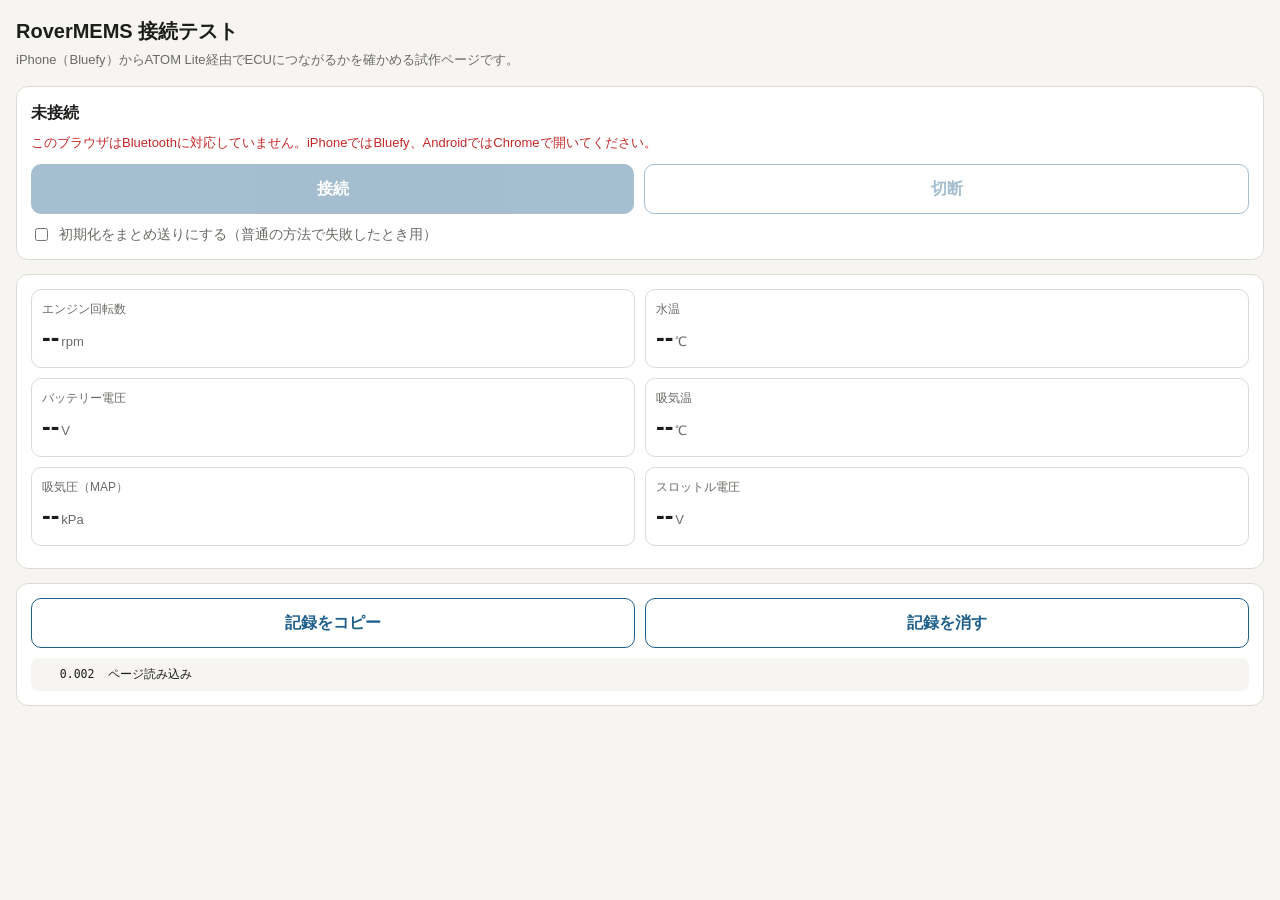
==== index.html @ 184778e5 "Add BLE connection test page for iPhone (Bluefy) Co-Authored-By: Claude Opus 5.5 <noreply@anthropic." ====
<!doctype html>
<html lang="ja">
<head>
<meta charset="utf-8">
<meta name="viewport" content="width=device-width, initial-scale=1">
<title>RoverMEMS 接続テスト</title>
<style>
  :root {
    --bg: #f6f5f2; --card: #ffffff; --text: #1d1d1b; --muted: #6b6a66;
    --line: #dddbd5; --accent: #1f5f8b; --ok: #2e7d32; --ng: #c62828; --warn: #b26a00;
  }
  @media (prefers-color-scheme: dark) {
    :root {
      --bg: #161615; --card: #22221f; --text: #ecebe6; --muted: #a09e97;
      --line: #3a3934; --accent: #6fb0e0; --ok: #7bc67e; --ng: #ef6b6b; --warn: #e0a54a;
    }
  }
  * { box-sizing: border-box; }
  body {
    margin: 0; padding: 16px; background: var(--bg); color: var(--text);
    font-family: -apple-system, "Hiragino Sans", "Noto Sans JP", sans-serif;
    font-size: 16px; line-height: 1.5;
  }
  h1 { font-size: 20px; margin: 0 0 4px; }
  .sub { color: var(--muted); font-size: 13px; margin: 0 0 16px; }
  .card {
    background: var(--card); border: 1px solid var(--line); border-radius: 12px;
    padding: 14px; margin-bottom: 14px;
  }
  button {
    font: inherit; font-weight: 600; border: 0; border-radius: 10px;
    padding: 12px 16px; background: var(--accent); color: #fff; width: 100%;
  }
  button.secondary { background: transparent; color: var(--accent); border: 1px solid var(--accent); }
  button:disabled { opacity: 0.4; }
  .row { display: flex; gap: 10px; }
  .row > * { flex: 1; }
  label.opt { display: flex; gap: 8px; align-items: center; font-size: 14px; margin-top: 10px; color: var(--muted); }
  #status { font-weight: 600; }
  .ok { color: var(--ok); } .ng { color: var(--ng); } .warn { color: var(--warn); }
  .grid { display: grid; grid-template-columns: 1fr 1fr; gap: 10px; }
  .val { border: 1px solid var(--line); border-radius: 10px; padding: 10px; }
  .val .k { font-size: 12px; color: var(--muted); }
  .val .v { font-size: 26px; font-weight: 700; font-variant-numeric: tabular-nums; }
  .val .u { font-size: 13px; color: var(--muted); margin-left: 2px; }
  #log {
    font-family: ui-monospace, Menlo, monospace; font-size: 11.5px; white-space: pre-wrap;
    word-break: break-all; max-height: 320px; overflow-y: auto; margin: 10px 0 0;
    background: var(--bg); border-radius: 8px; padding: 8px;
  }
  .stats { font-size: 13px; color: var(--muted); margin-top: 8px; }
</style>
</head>
<body>
<h1>RoverMEMS 接続テスト</h1>
<p class="sub">iPhone（Bluefy）からATOM Lite経由でECUにつながるかを確かめる試作ページです。</p>

<div class="card">
  <div id="status">未接続</div>
  <div id="support" class="stats"></div>
  <div class="row" style="margin-top:12px">
    <button id="btnConnect">接続</button>
    <button id="btnDisconnect" class="secondary" disabled>切断</button>
  </div>
  <label class="opt"><input type="checkbox" id="optBurst"> 初期化をまとめ送りにする（普通の方法で失敗したとき用）</label>
</div>

<div class="card">
  <div class="grid">
    <div class="val"><div class="k">エンジン回転数</div><span class="v" id="vRpm">--</span><span class="u">rpm</span></div>
    <div class="val"><div class="k">水温</div><span class="v" id="vCoolant">--</span><span class="u">℃</span></div>
    <div class="val"><div class="k">バッテリー電圧</div><span class="v" id="vBatt">--</span><span class="u">V</span></div>
    <div class="val"><div class="k">吸気温</div><span class="v" id="vIat">--</span><span class="u">℃</span></div>
    <div class="val"><div class="k">吸気圧（MAP）</div><span class="v" id="vMap">--</span><span class="u">kPa</span></div>
    <div class="val"><div class="k">スロットル電圧</div><span class="v" id="vTps">--</span><span class="u">V</span></div>
  </div>
  <div class="stats" id="stats"></div>
</div>

<div class="card">
  <div class="row">
    <button id="btnCopy" class="secondary">記録をコピー</button>
    <button id="btnClear" class="secondary">記録を消す</button>
  </div>
  <div id="log"></div>
</div>

<script>
'use strict';

// ATOM Lite ファームの Nordic UART Service（アプリの BleUartProfiles.NORDIC_UART と同じ）
const NUS_SERVICE = '6e400001-b5a3-f393-e0a9-e50e24dcca9e';
const NUS_TX = '6e400002-b5a3-f393-e0a9-e50e24dcca9e'; // スマホ → ECU
const NUS_RX = '6e400003-b5a3-f393-e0a9-e50e24dcca9e'; // ECU → スマホ（通知）

// MemsProtocol.kt / MemsCommand.kt と同じ値
const INIT_A = 0xCA, INIT_B = 0x75, HEARTBEAT = 0xF4, ID_REQUEST = 0xD0;
const REQ_80 = 0x80, REQ_7D = 0x7D;
const FRAME80_SIZE = 28, FRAME7D_SIZE = 32;
const ECHO_TIMEOUT_MS = 1500, FRAME_TIMEOUT_MS = 3000;
const TEMP_OFFSET_C = 55;
const KNOWN_IDS = { '9A 00 02 02': 'MEMS 1.3（1996 ミニ SPi）' };

const $ = (id) => document.getElementById(id);
const t0 = performance.now();
let device = null, txChar = null, rxChar = null;
let rxBuf = [];
let waiter = null;
let running = false;
let verbose = true; // 初期化中はすべての送受信を記録、データ取得が始まったら要約のみ

// ---------- 記録 ----------
const logLines = [];
function hex(bytes) {
  return Array.from(bytes, (b) => b.toString(16).toUpperCase().padStart(2, '0')).join(' ');
}
function ts() { return ((performance.now() - t0) / 1000).toFixed(3).padStart(8, ' '); }
function log(msg) {
  const line = `${ts()}  ${msg}`;
  logLines.push(line);
  if (logLines.length > 2000) logLines.shift();
  const el = $('log');
  el.textContent += line + '\n';
  if (el.textContent.length > 60000) el.textContent = el.textContent.slice(-40000);
  el.scrollTop = el.scrollHeight;
}
function setStatus(text, cls) {
  const el = $('status');
  el.textContent = text;
  el.className = cls || '';
}

// ---------- 受信バッファ ----------
function onNotify(event) {
  const dv = event.target.value;
  const bytes = new Uint8Array(dv.buffer, dv.byteOffset, dv.byteLength);
  for (const b of bytes) rxBuf.push(b);
  if (verbose) log(`← ${hex(bytes)}`);
  if (waiter && rxBuf.length >= waiter.n) {
    const w = waiter;
    waiter = null;
    clearTimeout(w.timer);
    w.resolve(rxBuf.splice(0, w.n));
  }
}
function readExactly(n, timeoutMs) {
  return new Promise((resolve) => {
    if (rxBuf.length >= n) { resolve(rxBuf.splice(0, n)); return; }
    const timer = setTimeout(() => { waiter = null; resolve(null); }, timeoutMs);
    waiter = { n, resolve, timer };
  });
}
function flushStale() {
  if (rxBuf.length) {
    log(`（読み捨て: ${hex(rxBuf)}）`);
    rxBuf = [];
  }
}

// ---------- 送信 ----------
async function write(bytes) {
  const data = new Uint8Array(bytes);
  if (verbose) log(`→ ${hex(data)}`);
  // ファームは応答なし書き込み(WRITE_NR)前提。古いブラウザ向けに通常書き込みへ退避
  if (txChar.writeValueWithoutResponse) await txChar.writeValueWithoutResponse(data);
  else await txChar.writeValue(data);
}
let lastSendAt = null;
const sendGaps = [];
async function sendCommand(cmd) {
  flushStale();
  const now = performance.now();
  if (verbose && lastSendAt !== null) sendGaps.push(Math.round(now - lastSendAt));
  lastSendAt = now;
  await write([cmd]);
  const echo = await readExactly(1, ECHO_TIMEOUT_MS);
  if (!echo) { log(`✗ ${hex([cmd])} のエコーが返らない`); return false; }
  if (echo[0] !== cmd) { log(`✗ ${hex([cmd])} のエコーが違う: ${hex(echo)}`); return false; }
  return true;
}

// ---------- 初期化（MemsProtocol.initLink と同じ手順） ----------
async function initLink(burst) {
  const start = performance.now();
  sendGaps.length = 0;
  lastSendAt = null;
  if (burst) {
    log('初期化: CA 75 F4 をまとめ送り');
    flushStale();
    await write([INIT_A, INIT_B, HEARTBEAT]);
    const echoes = await readExactly(3, ECHO_TIMEOUT_MS);
    if (!echoes || hex(echoes) !== 'CA 75 F4') {
      log(`✗ まとめ送りのエコーが違う: ${echoes ? hex(echoes) : 'なし'}`);
      return null;
    }
  } else {
    log('初期化: 1バイトずつ送信');
    if (!(await sendCommand(INIT_A))) return null;
    if (!(await sendCommand(INIT_B))) return null;
    if (!(await sendCommand(HEARTBEAT))) return null;
  }
  // F4 のエコーの後に1バイト来る（本来 00）。来なくても先へ進む（アプリと同じ）
  const follow = await readExactly(1, 1000);
  if (!follow) log('△ F4 の後の1バイトが来なかった（続行）');
  if (!(await sendCommand(ID_REQUEST))) return null;
  const id = await readExactly(4, FRAME_TIMEOUT_MS);
  if (!id) { log('✗ ECUの型番応答が来ない'); return null; }
  const ms = Math.round(performance.now() - start);
  log(`✓ 初期化成功 ${ms}ms　型番 ${hex(id)}`);
  if (sendGaps.length) log(`  コマンド送信の間隔: ${sendGaps.join(', ')} ms`);
  return hex(id);
}

// ---------- データ取得 ----------
function showFrame80(b) {
  $('vRpm').textContent = (b[1] << 8) | b[2];
  $('vCoolant').textContent = b[3] - TEMP_OFFSET_C;
  $('vIat').textContent = b[5] - TEMP_OFFSET_C;
  $('vMap').textContent = b[7];
  $('vBatt').textContent = (b[8] / 10).toFixed(1);
  $('vTps').textContent = (b[9] * 0.02).toFixed(2);
}
async function pollLoop() {
  let count = 0, fails = 0;
  let windowStart = performance.now();
  while (running) {
    const ok80 = await sendCommand(REQ_80);
    const f80 = ok80 ? await readExactly(FRAME80_SIZE, FRAME_TIMEOUT_MS) : null;
    const ok7d = f80 ? await sendCommand(REQ_7D) : false;
    const f7d = ok7d ? await readExactly(FRAME7D_SIZE, FRAME_TIMEOUT_MS) : null;
    if (!running) break;
    if (!f80 || !f7d) {
      fails++;
      log(`✗ データ取得失敗（連続${fails}回）`);
      if (fails >= 3) { setStatus('データが取れなくなりました', 'ng'); break; }
      continue;
    }
    fails = 0;
    count++;
    showFrame80(f80);
    if (count === 1) log(`✓ 最初のデータ 80: ${hex(f80)}`);
    if (count % 20 === 0) {
      const per = (performance.now() - windowStart) / 20;
      windowStart = performance.now();
      const text = `取得 ${count} 回　1回あたり ${Math.round(per)}ms（毎秒 ${(1000 / per).toFixed(1)} 回）`;
      $('stats').textContent = text;
      log(text);
    }
  }
}

// ---------- 接続・切断 ----------
async function connect() {
  $('btnConnect').disabled = true;
  try {
    setStatus('ATOM Lite を探しています…');
    device = await navigator.bluetooth.requestDevice({
      filters: [{ namePrefix: 'RoverMEMS' }],
      optionalServices: [NUS_SERVICE],
    });
    log(`機器: ${device.name}`);
    device.addEventListener('gattserverdisconnected', onDisconnected);
    setStatus('接続中…');
    const tConn = performance.now();
    const server = await device.gatt.connect();
    const service = await server.getPrimaryService(NUS_SERVICE);
    txChar = await service.getCharacteristic(NUS_TX);
    rxChar = await service.getCharacteristic(NUS_RX);
    rxChar.addEventListener('characteristicvaluechanged', onNotify);
    await rxChar.startNotifications();
    log(`Bluetooth接続 ${Math.round(performance.now() - tConn)}ms`);
    $('btnDisconnect').disabled = false;

    setStatus('ECUを初期化しています…');
    verbose = true;
    const id = await initLink($('optBurst').checked);
    if (!id) {
      setStatus('初期化に失敗しました（記録をコピーして送ってください）', 'ng');
      return;
    }
    setStatus(`ECU接続OK：${KNOWN_IDS[id] || 'ID ' + id}`, 'ok');
    verbose = false;
    running = true;
    await pollLoop();
  } catch (e) {
    log(`エラー: ${e.name} ${e.message}`);
    if (e.name === 'NotFoundError') setStatus('機器の選択がキャンセルされました');
    else setStatus(`エラー: ${e.message}`, 'ng');
  } finally {
    running = false;
    if (!device || !device.gatt.connected) {
      $('btnConnect').disabled = false;
      $('btnDisconnect').disabled = true;
    }
  }
}
function onDisconnected() {
  running = false;
  log('切断されました');
  setStatus('切断されました', 'warn');
  $('btnConnect').disabled = false;
  $('btnDisconnect').disabled = true;
}
function disconnect() {
  running = false;
  if (device && device.gatt.connected) device.gatt.disconnect();
}

// ---------- 画面 ----------
$('btnConnect').addEventListener('click', connect);
$('btnDisconnect').addEventListener('click', disconnect);
$('btnClear').addEventListener('click', () => { logLines.length = 0; $('log').textContent = ''; });
$('btnCopy').addEventListener('click', async () => {
  const text = `${navigator.userAgent}\n` + logLines.join('\n');
  try {
    await navigator.clipboard.writeText(text);
    $('btnCopy').textContent = 'コピーしました';
  } catch (e) {
    // クリップボードが使えないブラウザ向け：記録欄を全選択して手動コピー
    const range = document.createRange();
    range.selectNodeContents($('log'));
    const sel = window.getSelection();
    sel.removeAllRanges();
    sel.addRange(range);
    $('btnCopy').textContent = '選択しました（コピーしてください）';
  }
  setTimeout(() => { $('btnCopy').textContent = '記録をコピー'; }, 2500);
});

if (!navigator.bluetooth) {
  $('support').innerHTML = '<span class="ng">このブラウザはBluetoothに対応していません。iPhoneではBluefy、AndroidではChromeで開いてください。</span>';
  $('btnConnect').disabled = true;
} else {
  $('support').textContent = 'Bluetooth 対応ブラウザです';
}
log('ページ読み込み');
</script>
</body>
</html>
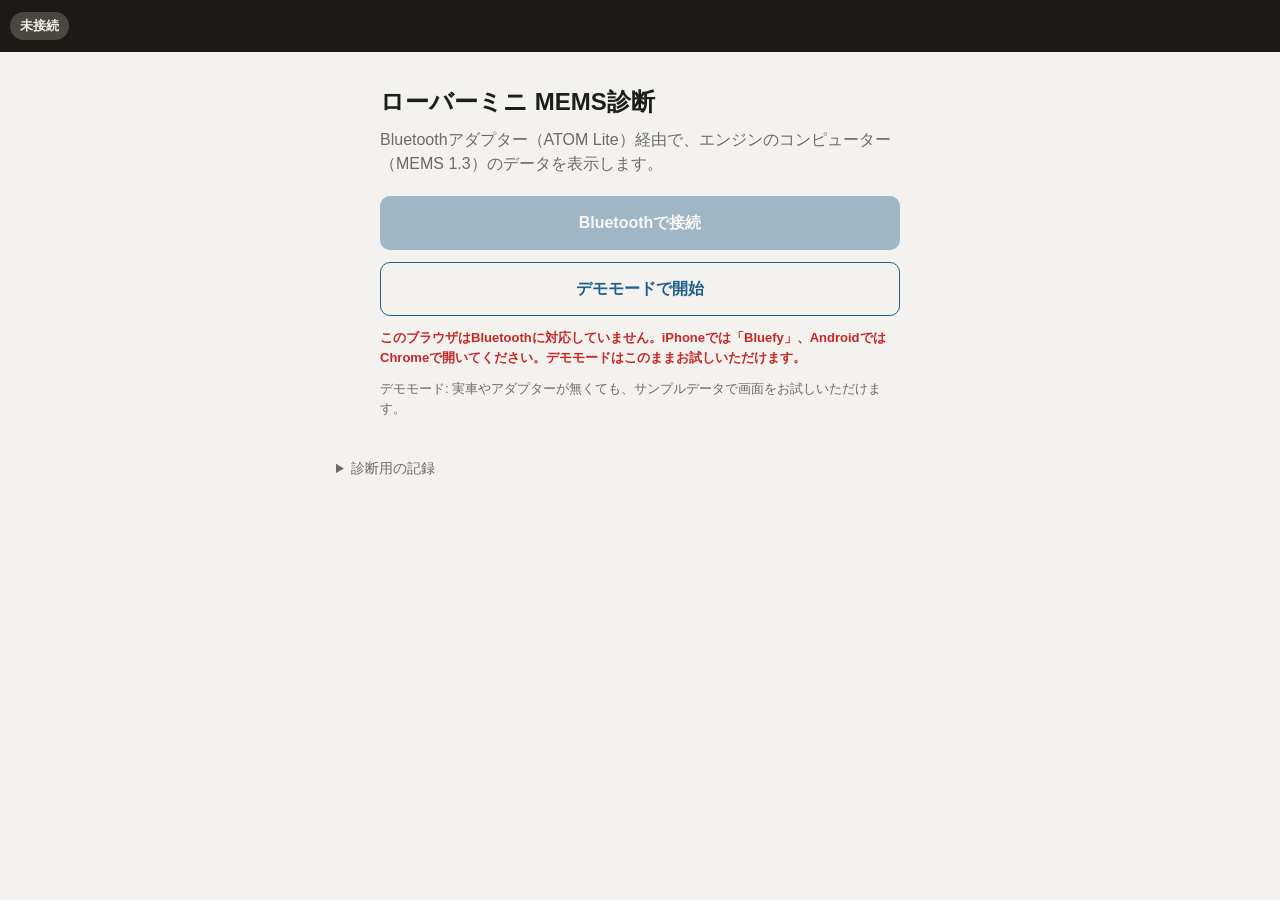
==== commit 9d03d37f: "Build the full web app: analog gauges, simple/detail views, auto-reconnect, demo mode The previous c" ====
--- a/index.html
+++ b/index.html
@@ -2,338 +2,83 @@
 <html lang="ja">
 <head>
 <meta charset="utf-8">
-<meta name="viewport" content="width=device-width, initial-scale=1">
-<title>RoverMEMS 接続テスト</title>
-<style>
-  :root {
-    --bg: #f6f5f2; --card: #ffffff; --text: #1d1d1b; --muted: #6b6a66;
-    --line: #dddbd5; --accent: #1f5f8b; --ok: #2e7d32; --ng: #c62828; --warn: #b26a00;
-  }
-  @media (prefers-color-scheme: dark) {
-    :root {
-      --bg: #161615; --card: #22221f; --text: #ecebe6; --muted: #a09e97;
-      --line: #3a3934; --accent: #6fb0e0; --ok: #7bc67e; --ng: #ef6b6b; --warn: #e0a54a;
-    }
-  }
-  * { box-sizing: border-box; }
-  body {
-    margin: 0; padding: 16px; background: var(--bg); color: var(--text);
-    font-family: -apple-system, "Hiragino Sans", "Noto Sans JP", sans-serif;
-    font-size: 16px; line-height: 1.5;
-  }
-  h1 { font-size: 20px; margin: 0 0 4px; }
-  .sub { color: var(--muted); font-size: 13px; margin: 0 0 16px; }
-  .card {
-    background: var(--card); border: 1px solid var(--line); border-radius: 12px;
-    padding: 14px; margin-bottom: 14px;
-  }
-  button {
-    font: inherit; font-weight: 600; border: 0; border-radius: 10px;
-    padding: 12px 16px; background: var(--accent); color: #fff; width: 100%;
-  }
-  button.secondary { background: transparent; color: var(--accent); border: 1px solid var(--accent); }
-  button:disabled { opacity: 0.4; }
-  .row { display: flex; gap: 10px; }
-  .row > * { flex: 1; }
-  label.opt { display: flex; gap: 8px; align-items: center; font-size: 14px; margin-top: 10px; color: var(--muted); }
-  #status { font-weight: 600; }
-  .ok { color: var(--ok); } .ng { color: var(--ng); } .warn { color: var(--warn); }
-  .grid { display: grid; grid-template-columns: 1fr 1fr; gap: 10px; }
-  .val { border: 1px solid var(--line); border-radius: 10px; padding: 10px; }
-  .val .k { font-size: 12px; color: var(--muted); }
-  .val .v { font-size: 26px; font-weight: 700; font-variant-numeric: tabular-nums; }
-  .val .u { font-size: 13px; color: var(--muted); margin-left: 2px; }
-  #log {
-    font-family: ui-monospace, Menlo, monospace; font-size: 11.5px; white-space: pre-wrap;
-    word-break: break-all; max-height: 320px; overflow-y: auto; margin: 10px 0 0;
-    background: var(--bg); border-radius: 8px; padding: 8px;
-  }
-  .stats { font-size: 13px; color: var(--muted); margin-top: 8px; }
-</style>
+<meta name="viewport" content="width=device-width, initial-scale=1, viewport-fit=cover">
+<meta name="theme-color" content="#1c1a17">
+<title>ローバーミニ MEMS診断</title>
+<link rel="stylesheet" href="style.css">
 </head>
 <body>
-<h1>RoverMEMS 接続テスト</h1>
-<p class="sub">iPhone（Bluefy）からATOM Lite経由でECUにつながるかを確かめる試作ページです。</p>
 
-<div class="card">
-  <div id="status">未接続</div>
-  <div id="support" class="stats"></div>
-  <div class="row" style="margin-top:12px">
-    <button id="btnConnect">接続</button>
-    <button id="btnDisconnect" class="secondary" disabled>切断</button>
+<header class="bar">
+  <div class="badge" id="badge">未接続</div>
+  <nav class="tabs" id="tabs" hidden>
+    <button data-view="analog">アナログ</button>
+    <button data-view="simple">シンプル</button>
+    <button data-view="detail">詳細</button>
+  </nav>
+  <button class="stop" id="btnStop" hidden>切断</button>
+</header>
+
+<main>
+  <!-- 接続画面 -->
+  <section class="view connect" id="viewConnect">
+    <h1>ローバーミニ MEMS診断</h1>
+    <p class="lead">Bluetoothアダプター（ATOM Lite）経由で、エンジンのコンピューター（MEMS 1.3）のデータを表示します。</p>
+    <p class="msg" id="connectMsg" hidden></p>
+    <div class="buttons">
+      <button class="primary" id="btnReconnect" hidden>もう一度つなぐ</button>
+      <button class="primary" id="btnConnect">Bluetoothで接続</button>
+      <button class="secondary" id="btnDemo">デモモードで開始</button>
+    </div>
+    <p class="note" id="supportNote"></p>
+    <p class="note">デモモード: 実車やアダプターが無くても、サンプルデータで画面をお試しいただけます。</p>
+  </section>
+
+  <!-- アナログメーター -->
+  <section class="view analog" id="viewAnalog" hidden>
+    <div class="dials" id="dials">
+      <div class="gauge" id="gauge0"><img class="face" alt=""><img class="needle" src="img/needle.png" alt=""><div class="digital"><span></span></div></div>
+      <div class="gauge" id="gauge1"><img class="face" alt=""><img class="needle" src="img/needle.png" alt=""><div class="digital"><span></span></div></div>
+    </div>
+    <div class="lamps" id="lamps"></div>
+    <button class="flip" id="btnFlip" aria-label="メーターを切り替え">⇆</button>
+  </section>
+
+  <!-- シンプル -->
+  <section class="view simple" id="viewSimple" hidden>
+    <div class="banner" id="bannerSimple"></div>
+    <div class="cards" id="cards"></div>
+  </section>
+
+  <!-- 詳細 -->
+  <section class="view detail" id="viewDetail" hidden>
+    <div class="banner" id="bannerDetail"></div>
+    <table class="rows" id="detailRows"></table>
+    <h2>センサーエラー診断</h2>
+    <table class="rows" id="faultRows"></table>
+    <button class="secondary" id="btnClearFaults">エラークリア</button>
+    <p class="note" id="rateNote"></p>
+  </section>
+</main>
+
+<details class="diag" id="diag">
+  <summary>診断用の記録</summary>
+  <label><input type="checkbox" id="optRaw"> 送受信を全部記録する</label>
+  <div class="diag-buttons">
+    <button class="secondary" id="btnCopyLog">記録をコピー</button>
+    <button class="secondary" id="btnClearLog">記録を消す</button>
   </div>
-  <label class="opt"><input type="checkbox" id="optBurst"> 初期化をまとめ送りにする（普通の方法で失敗したとき用）</label>
-</div>
+  <pre id="log"></pre>
+  <p class="note"><a href="test.html">接続テスト用ページ</a></p>
+</details>
 
-<div class="card">
-  <div class="grid">
-    <div class="val"><div class="k">エンジン回転数</div><span class="v" id="vRpm">--</span><span class="u">rpm</span></div>
-    <div class="val"><div class="k">水温</div><span class="v" id="vCoolant">--</span><span class="u">℃</span></div>
-    <div class="val"><div class="k">バッテリー電圧</div><span class="v" id="vBatt">--</span><span class="u">V</span></div>
-    <div class="val"><div class="k">吸気温</div><span class="v" id="vIat">--</span><span class="u">℃</span></div>
-    <div class="val"><div class="k">吸気圧（MAP）</div><span class="v" id="vMap">--</span><span class="u">kPa</span></div>
-    <div class="val"><div class="k">スロットル電圧</div><span class="v" id="vTps">--</span><span class="u">V</span></div>
-  </div>
-  <div class="stats" id="stats"></div>
-</div>
+<dialog id="infoDialog">
+  <h3 id="infoTitle"></h3>
+  <p id="infoDesc"></p>
+  <p class="range" id="infoRange"></p>
+  <form method="dialog"><button class="primary">閉じる</button></form>
+</dialog>
 
-<div class="card">
-  <div class="row">
-    <button id="btnCopy" class="secondary">記録をコピー</button>
-    <button id="btnClear" class="secondary">記録を消す</button>
-  </div>
-  <div id="log"></div>
-</div>
-
-<script>
-'use strict';
-
-// ATOM Lite ファームの Nordic UART Service（アプリの BleUartProfiles.NORDIC_UART と同じ）
-const NUS_SERVICE = '6e400001-b5a3-f393-e0a9-e50e24dcca9e';
-const NUS_TX = '6e400002-b5a3-f393-e0a9-e50e24dcca9e'; // スマホ → ECU
-const NUS_RX = '6e400003-b5a3-f393-e0a9-e50e24dcca9e'; // ECU → スマホ（通知）
-
-// MemsProtocol.kt / MemsCommand.kt と同じ値
-const INIT_A = 0xCA, INIT_B = 0x75, HEARTBEAT = 0xF4, ID_REQUEST = 0xD0;
-const REQ_80 = 0x80, REQ_7D = 0x7D;
-const FRAME80_SIZE = 28, FRAME7D_SIZE = 32;
-const ECHO_TIMEOUT_MS = 1500, FRAME_TIMEOUT_MS = 3000;
-const TEMP_OFFSET_C = 55;
-const KNOWN_IDS = { '9A 00 02 02': 'MEMS 1.3（1996 ミニ SPi）' };
-
-const $ = (id) => document.getElementById(id);
-const t0 = performance.now();
-let device = null, txChar = null, rxChar = null;
-let rxBuf = [];
-let waiter = null;
-let running = false;
-let verbose = true; // 初期化中はすべての送受信を記録、データ取得が始まったら要約のみ
-
-// ---------- 記録 ----------
-const logLines = [];
-function hex(bytes) {
-  return Array.from(bytes, (b) => b.toString(16).toUpperCase().padStart(2, '0')).join(' ');
-}
-function ts() { return ((performance.now() - t0) / 1000).toFixed(3).padStart(8, ' '); }
-function log(msg) {
-  const line = `${ts()}  ${msg}`;
-  logLines.push(line);
-  if (logLines.length > 2000) logLines.shift();
-  const el = $('log');
-  el.textContent += line + '\n';
-  if (el.textContent.length > 60000) el.textContent = el.textContent.slice(-40000);
-  el.scrollTop = el.scrollHeight;
-}
-function setStatus(text, cls) {
-  const el = $('status');
-  el.textContent = text;
-  el.className = cls || '';
-}
-
-// ---------- 受信バッファ ----------
-function onNotify(event) {
-  const dv = event.target.value;
-  const bytes = new Uint8Array(dv.buffer, dv.byteOffset, dv.byteLength);
-  for (const b of bytes) rxBuf.push(b);
-  if (verbose) log(`← ${hex(bytes)}`);
-  if (waiter && rxBuf.length >= waiter.n) {
-    const w = waiter;
-    waiter = null;
-    clearTimeout(w.timer);
-    w.resolve(rxBuf.splice(0, w.n));
-  }
-}
-function readExactly(n, timeoutMs) {
-  return new Promise((resolve) => {
-    if (rxBuf.length >= n) { resolve(rxBuf.splice(0, n)); return; }
-    const timer = setTimeout(() => { waiter = null; resolve(null); }, timeoutMs);
-    waiter = { n, resolve, timer };
-  });
-}
-function flushStale() {
-  if (rxBuf.length) {
-    log(`（読み捨て: ${hex(rxBuf)}）`);
-    rxBuf = [];
-  }
-}
-
-// ---------- 送信 ----------
-async function write(bytes) {
-  const data = new Uint8Array(bytes);
-  if (verbose) log(`→ ${hex(data)}`);
-  // ファームは応答なし書き込み(WRITE_NR)前提。古いブラウザ向けに通常書き込みへ退避
-  if (txChar.writeValueWithoutResponse) await txChar.writeValueWithoutResponse(data);
-  else await txChar.writeValue(data);
-}
-let lastSendAt = null;
-const sendGaps = [];
-async function sendCommand(cmd) {
-  flushStale();
-  const now = performance.now();
-  if (verbose && lastSendAt !== null) sendGaps.push(Math.round(now - lastSendAt));
-  lastSendAt = now;
-  await write([cmd]);
-  const echo = await readExactly(1, ECHO_TIMEOUT_MS);
-  if (!echo) { log(`✗ ${hex([cmd])} のエコーが返らない`); return false; }
-  if (echo[0] !== cmd) { log(`✗ ${hex([cmd])} のエコーが違う: ${hex(echo)}`); return false; }
-  return true;
-}
-
-// ---------- 初期化（MemsProtocol.initLink と同じ手順） ----------
-async function initLink(burst) {
-  const start = performance.now();
-  sendGaps.length = 0;
-  lastSendAt = null;
-  if (burst) {
-    log('初期化: CA 75 F4 をまとめ送り');
-    flushStale();
-    await write([INIT_A, INIT_B, HEARTBEAT]);
-    const echoes = await readExactly(3, ECHO_TIMEOUT_MS);
-    if (!echoes || hex(echoes) !== 'CA 75 F4') {
-      log(`✗ まとめ送りのエコーが違う: ${echoes ? hex(echoes) : 'なし'}`);
-      return null;
-    }
-  } else {
-    log('初期化: 1バイトずつ送信');
-    if (!(await sendCommand(INIT_A))) return null;
-    if (!(await sendCommand(INIT_B))) return null;
-    if (!(await sendCommand(HEARTBEAT))) return null;
-  }
-  // F4 のエコーの後に1バイト来る（本来 00）。来なくても先へ進む（アプリと同じ）
-  const follow = await readExactly(1, 1000);
-  if (!follow) log('△ F4 の後の1バイトが来なかった（続行）');
-  if (!(await sendCommand(ID_REQUEST))) return null;
-  const id = await readExactly(4, FRAME_TIMEOUT_MS);
-  if (!id) { log('✗ ECUの型番応答が来ない'); return null; }
-  const ms = Math.round(performance.now() - start);
-  log(`✓ 初期化成功 ${ms}ms　型番 ${hex(id)}`);
-  if (sendGaps.length) log(`  コマンド送信の間隔: ${sendGaps.join(', ')} ms`);
-  return hex(id);
-}
-
-// ---------- データ取得 ----------
-function showFrame80(b) {
-  $('vRpm').textContent = (b[1] << 8) | b[2];
-  $('vCoolant').textContent = b[3] - TEMP_OFFSET_C;
-  $('vIat').textContent = b[5] - TEMP_OFFSET_C;
-  $('vMap').textContent = b[7];
-  $('vBatt').textContent = (b[8] / 10).toFixed(1);
-  $('vTps').textContent = (b[9] * 0.02).toFixed(2);
-}
-async function pollLoop() {
-  let count = 0, fails = 0;
-  let windowStart = performance.now();
-  while (running) {
-    const ok80 = await sendCommand(REQ_80);
-    const f80 = ok80 ? await readExactly(FRAME80_SIZE, FRAME_TIMEOUT_MS) : null;
-    const ok7d = f80 ? await sendCommand(REQ_7D) : false;
-    const f7d = ok7d ? await readExactly(FRAME7D_SIZE, FRAME_TIMEOUT_MS) : null;
-    if (!running) break;
-    if (!f80 || !f7d) {
-      fails++;
-      log(`✗ データ取得失敗（連続${fails}回）`);
-      if (fails >= 3) { setStatus('データが取れなくなりました', 'ng'); break; }
-      continue;
-    }
-    fails = 0;
-    count++;
-    showFrame80(f80);
-    if (count === 1) log(`✓ 最初のデータ 80: ${hex(f80)}`);
-    if (count % 20 === 0) {
-      const per = (performance.now() - windowStart) / 20;
-      windowStart = performance.now();
-      const text = `取得 ${count} 回　1回あたり ${Math.round(per)}ms（毎秒 ${(1000 / per).toFixed(1)} 回）`;
-      $('stats').textContent = text;
-      log(text);
-    }
-  }
-}
-
-// ---------- 接続・切断 ----------
-async function connect() {
-  $('btnConnect').disabled = true;
-  try {
-    setStatus('ATOM Lite を探しています…');
-    device = await navigator.bluetooth.requestDevice({
-      filters: [{ namePrefix: 'RoverMEMS' }],
-      optionalServices: [NUS_SERVICE],
-    });
-    log(`機器: ${device.name}`);
-    device.addEventListener('gattserverdisconnected', onDisconnected);
-    setStatus('接続中…');
-    const tConn = performance.now();
-    const server = await device.gatt.connect();
-    const service = await server.getPrimaryService(NUS_SERVICE);
-    txChar = await service.getCharacteristic(NUS_TX);
-    rxChar = await service.getCharacteristic(NUS_RX);
-    rxChar.addEventListener('characteristicvaluechanged', onNotify);
-    await rxChar.startNotifications();
-    log(`Bluetooth接続 ${Math.round(performance.now() - tConn)}ms`);
-    $('btnDisconnect').disabled = false;
-
-    setStatus('ECUを初期化しています…');
-    verbose = true;
-    const id = await initLink($('optBurst').checked);
-    if (!id) {
-      setStatus('初期化に失敗しました（記録をコピーして送ってください）', 'ng');
-      return;
-    }
-    setStatus(`ECU接続OK：${KNOWN_IDS[id] || 'ID ' + id}`, 'ok');
-    verbose = false;
-    running = true;
-    await pollLoop();
-  } catch (e) {
-    log(`エラー: ${e.name} ${e.message}`);
-    if (e.name === 'NotFoundError') setStatus('機器の選択がキャンセルされました');
-    else setStatus(`エラー: ${e.message}`, 'ng');
-  } finally {
-    running = false;
-    if (!device || !device.gatt.connected) {
-      $('btnConnect').disabled = false;
-      $('btnDisconnect').disabled = true;
-    }
-  }
-}
-function onDisconnected() {
-  running = false;
-  log('切断されました');
-  setStatus('切断されました', 'warn');
-  $('btnConnect').disabled = false;
-  $('btnDisconnect').disabled = true;
-}
-function disconnect() {
-  running = false;
-  if (device && device.gatt.connected) device.gatt.disconnect();
-}
-
-// ---------- 画面 ----------
-$('btnConnect').addEventListener('click', connect);
-$('btnDisconnect').addEventListener('click', disconnect);
-$('btnClear').addEventListener('click', () => { logLines.length = 0; $('log').textContent = ''; });
-$('btnCopy').addEventListener('click', async () => {
-  const text = `${navigator.userAgent}\n` + logLines.join('\n');
-  try {
-    await navigator.clipboard.writeText(text);
-    $('btnCopy').textContent = 'コピーしました';
-  } catch (e) {
-    // クリップボードが使えないブラウザ向け：記録欄を全選択して手動コピー
-    const range = document.createRange();
-    range.selectNodeContents($('log'));
-    const sel = window.getSelection();
-    sel.removeAllRanges();
-    sel.addRange(range);
-    $('btnCopy').textContent = '選択しました（コピーしてください）';
-  }
-  setTimeout(() => { $('btnCopy').textContent = '記録をコピー'; }, 2500);
-});
-
-if (!navigator.bluetooth) {
-  $('support').innerHTML = '<span class="ng">このブラウザはBluetoothに対応していません。iPhoneではBluefy、AndroidではChromeで開いてください。</span>';
-  $('btnConnect').disabled = true;
-} else {
-  $('support').textContent = 'Bluetooth 対応ブラウザです';
-}
-log('ページ読み込み');
-</script>
+<script src="app.js"></script>
 </body>
 </html>
--- a/style.css
+++ b/style.css
@@ -0,0 +1,155 @@
+:root {
+  --bg: #f4f2ee; --card: #ffffff; --text: #1d1d1b; --muted: #6b6a66; --line: #dddbd5;
+  --accent: #1f5f8b; --ok: #2e7d32; --ng: #c62828; --warn: #b26a00; --lamp-off: #6d6a64;
+  --bar: #1c1a17; --bar-text: #f3efe6;
+  --bar-h: 52px;
+}
+@media (prefers-color-scheme: dark) {
+  :root {
+    --bg: #141412; --card: #201f1c; --text: #ecebe6; --muted: #a09e97; --line: #393731;
+    --accent: #6fb0e0; --ok: #4caf50; --ng: #e05252; --warn: #e0a54a;
+  }
+}
+* { box-sizing: border-box; }
+html, body { margin: 0; }
+body {
+  background: var(--bg); color: var(--text);
+  font-family: -apple-system, "Hiragino Sans", "Noto Sans JP", sans-serif;
+  font-size: 16px; line-height: 1.5;
+  -webkit-tap-highlight-color: transparent;
+}
+button {
+  font: inherit; font-weight: 600; border-radius: 10px; padding: 12px 16px; cursor: pointer;
+  border: 1px solid transparent;
+}
+button.primary { background: var(--accent); color: #fff; }
+button.secondary { background: transparent; color: var(--accent); border-color: var(--accent); }
+button:disabled { opacity: 0.4; }
+[hidden] { display: none !important; }
+
+/* ---------- 上のバー ---------- */
+.bar {
+  position: sticky; top: 0; z-index: 10;
+  display: flex; align-items: center; gap: 8px;
+  min-height: var(--bar-h);
+  padding: max(6px, env(safe-area-inset-top)) max(10px, env(safe-area-inset-right)) 6px max(10px, env(safe-area-inset-left));
+  background: var(--bar); color: var(--bar-text);
+}
+.badge {
+  font-size: 13px; font-weight: 700; padding: 4px 10px; border-radius: 999px;
+  background: #4a4741; white-space: nowrap; overflow: hidden; text-overflow: ellipsis; max-width: 40%;
+}
+.badge.ok { background: var(--ok); color: #fff; }
+.badge.ng { background: var(--ng); color: #fff; }
+.badge.warn { background: var(--warn); color: #fff; }
+.badge.demo { background: #6a5acd; color: #fff; }
+.tabs { display: flex; gap: 2px; margin-left: auto; background: #34312c; border-radius: 9px; padding: 2px; }
+.tabs button {
+  padding: 6px 10px; font-size: 13px; border-radius: 7px; background: transparent; color: var(--bar-text);
+}
+.tabs button.active { background: var(--bar-text); color: var(--bar); }
+.stop { padding: 6px 10px; font-size: 13px; background: transparent; color: var(--bar-text); border-color: #6d6a64; }
+
+main { padding: 0 max(16px, env(safe-area-inset-right)) 0 max(16px, env(safe-area-inset-left)); }
+
+/* ---------- 接続画面 ---------- */
+.connect { max-width: 520px; margin: 0 auto; padding: 32px 0 16px; }
+.connect h1 { font-size: 24px; margin: 0 0 8px; }
+.lead { color: var(--muted); margin: 0 0 20px; }
+.buttons { display: flex; flex-direction: column; gap: 12px; }
+.buttons button { width: 100%; padding: 14px; }
+.msg { background: color-mix(in srgb, var(--ng) 12%, transparent); color: var(--ng); border-radius: 10px; padding: 10px 12px; font-weight: 600; }
+.note { font-size: 13px; color: var(--muted); margin: 12px 0 0; }
+.note .ng { color: var(--ng); font-weight: 600; }
+
+/* ---------- アナログ ---------- */
+body.mode-analog main { padding: 0; }
+.analog {
+  position: relative;
+  height: calc(100dvh - var(--bar-h) - env(safe-area-inset-top));
+  background: #2a1c10 url(img/wood.jpg) center / cover no-repeat;
+  display: flex; align-items: center; justify-content: center;
+  overflow: hidden; user-select: none; -webkit-user-select: none;
+}
+.dials {
+  display: flex; flex-direction: column; align-items: center; justify-content: space-evenly;
+  width: 100%; height: 100%;
+}
+.gauge {
+  position: relative; container-type: inline-size;
+  width: min(92vw, calc((100dvh - var(--bar-h) - env(safe-area-inset-top)) / 2 * 0.92));
+  aspect-ratio: 1;
+}
+@media (orientation: landscape) {
+  .dials { flex-direction: row; }
+  .gauge { width: min(46vw, calc((100dvh - var(--bar-h) - env(safe-area-inset-top)) * 0.92)); }
+}
+.gauge img { position: absolute; left: 0; width: 100%; height: 100%; pointer-events: none; }
+.gauge .face { top: 0; }
+/* 針の画像は軸が中心ではなく縦65.2%の位置にある（Android版 AnalogGauge.kt と同じ値） */
+.gauge .needle {
+  top: -15.2%;
+  transform-origin: 50% 65.2%;
+  transform: rotate(var(--rot, -120deg)) scale(1.12);
+  transition: transform 0.4s linear;
+}
+.gauge .digital {
+  position: absolute; left: 50%; transform: translateX(-50%);
+  display: flex; align-items: center; justify-content: center;
+  color: #fff; white-space: nowrap; font-variant-numeric: tabular-nums;
+}
+.lamps {
+  position: absolute; left: 50%; bottom: max(8px, env(safe-area-inset-bottom)); transform: translateX(-50%);
+  display: flex; gap: 6px; padding: 5px 8px; border-radius: 999px; background: rgba(0, 0, 0, 0.45);
+}
+.lamp { display: flex; align-items: center; gap: 4px; color: #eee; font-size: 11px; white-space: nowrap; }
+.lamp i { width: 10px; height: 10px; border-radius: 50%; background: var(--lamp-off); display: inline-block; }
+.lamp.on i { background: #ff3b30; box-shadow: 0 0 6px #ff3b30; }
+.flip {
+  position: absolute; right: max(10px, env(safe-area-inset-right)); bottom: max(8px, env(safe-area-inset-bottom));
+  width: 44px; height: 44px; padding: 0; border-radius: 50%;
+  background: rgba(0, 0, 0, 0.45); color: #fff; font-size: 20px;
+}
+
+/* ---------- シンプル・詳細 ---------- */
+.simple, .detail { max-width: 640px; margin: 0 auto; padding: 12px 0 16px; }
+.banner { border-radius: 10px; padding: 6px 12px; text-align: center; font-weight: 700; font-size: 14px; color: #fff; background: var(--ok); }
+.banner.ng { background: var(--ng); }
+.cards { display: grid; grid-template-columns: 1fr 1fr; gap: 8px; margin-top: 10px; }
+.card { background: var(--card); border: 1px solid var(--line); border-radius: 12px; padding: 8px 10px; }
+.card .head { display: flex; justify-content: space-between; align-items: center; font-size: 13px; color: var(--muted); }
+.card .v { font-size: 26px; font-weight: 700; font-variant-numeric: tabular-nums; }
+.info {
+  width: 26px; height: 26px; padding: 0; border-radius: 50%; font-size: 13px;
+  background: transparent; color: var(--accent); border-color: var(--line);
+}
+.detail h2 { font-size: 16px; margin: 18px 0 6px; }
+table.rows { width: 100%; border-collapse: collapse; background: var(--card); border-radius: 12px; overflow: hidden; margin-top: 10px; }
+table.rows td { padding: 7px 12px; border-bottom: 1px solid var(--line); font-size: 15px; }
+table.rows tr:last-child td { border-bottom: 0; }
+table.rows td:last-child { text-align: right; font-weight: 600; font-variant-numeric: tabular-nums; }
+td.fault-ng { color: var(--ng); }
+td.fault-ok { color: var(--ok); }
+#btnClearFaults { width: 100%; margin-top: 12px; }
+
+/* ---------- 診断用の記録 ---------- */
+.diag { max-width: 640px; margin: 16px auto; padding: 0 max(16px, env(safe-area-inset-right)) max(16px, env(safe-area-inset-bottom)) max(16px, env(safe-area-inset-left)); font-size: 14px; color: var(--muted); }
+.diag summary { cursor: pointer; padding: 8px 0; }
+.diag label { display: flex; gap: 8px; align-items: center; }
+.diag-buttons { display: flex; gap: 8px; margin-top: 8px; }
+.diag-buttons button { flex: 1; padding: 8px; font-size: 14px; }
+.diag pre {
+  font-family: ui-monospace, Menlo, monospace; font-size: 11px; white-space: pre-wrap; word-break: break-all;
+  max-height: 300px; overflow-y: auto; background: var(--card); border-radius: 8px; padding: 8px; color: var(--text);
+}
+.diag a { color: var(--accent); }
+
+/* ---------- 説明ポップアップ ---------- */
+dialog {
+  border: 0; border-radius: 14px; padding: 18px; max-width: min(420px, 90vw);
+  background: var(--card); color: var(--text);
+}
+dialog::backdrop { background: rgba(0, 0, 0, 0.5); }
+dialog h3 { margin: 0 0 8px; }
+dialog .range { color: var(--muted); font-size: 14px; }
+dialog button { width: 100%; }
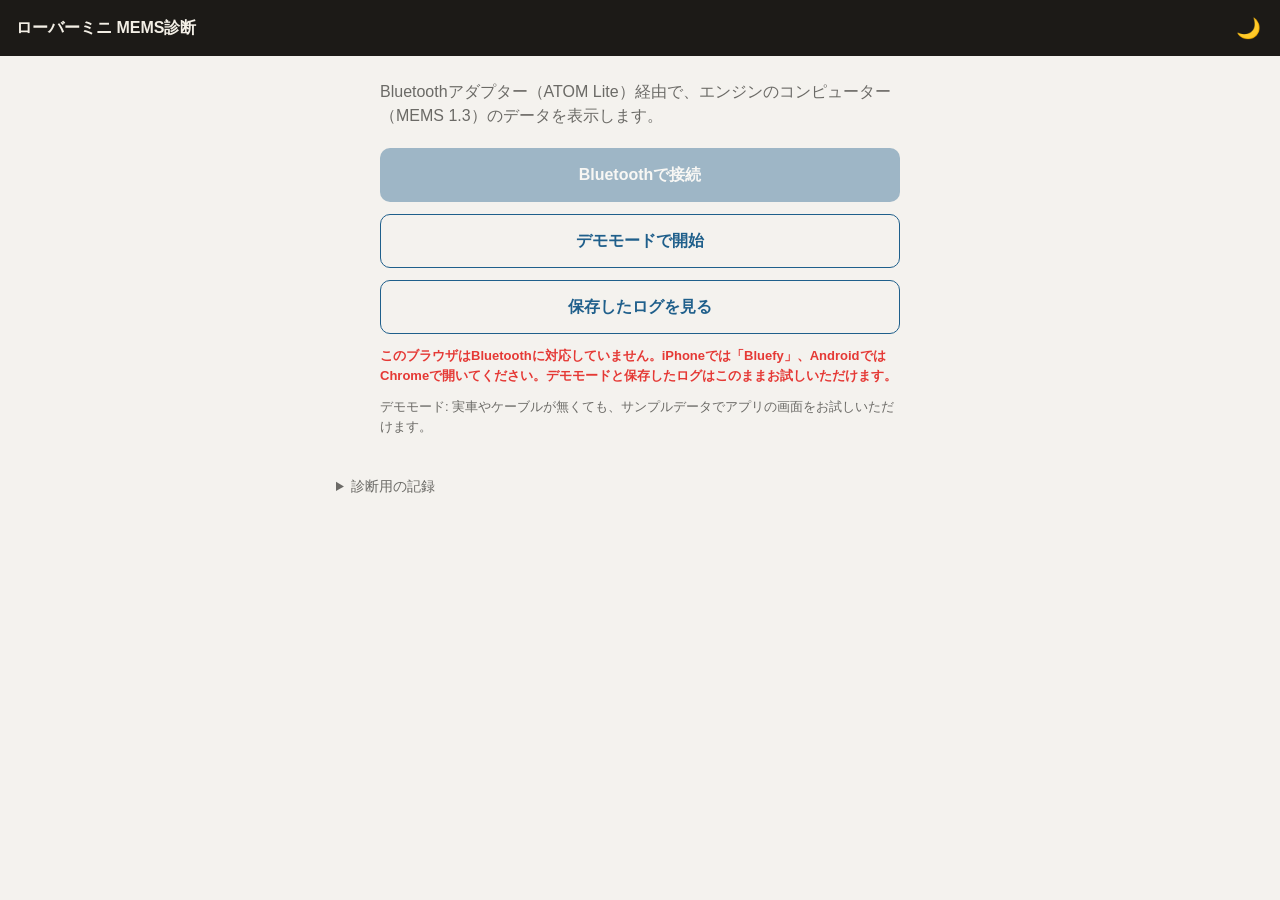
==== commit 95756d57: "Match the Android app: menu-driven modes starting in Simple, live charts, auto CSV logging with log " ====
--- a/index.html
+++ b/index.html
@@ -9,60 +9,110 @@
 </head>
 <body>
 
-<header class="bar">
-  <div class="badge" id="badge">未接続</div>
-  <nav class="tabs" id="tabs" hidden>
-    <button data-view="analog">アナログ</button>
-    <button data-view="simple">シンプル</button>
-    <button data-view="detail">詳細</button>
-  </nav>
-  <button class="stop" id="btnStop" hidden>切断</button>
+<!-- 夜間モード: Android版は画面の明るさを下げる。ウェブでは明るさを変えられないので黒い膜をかぶせる -->
+<div id="nightOverlay" hidden></div>
+
+<header class="bar" id="bar">
+  <div class="title" id="barTitle">ローバーミニ MEMS診断</div>
+  <div class="bar-actions">
+    <button class="icon" id="btnNight" aria-label="夜間モード切替">🌙</button>
+    <button class="icon" id="btnMenu" aria-label="その他のメニュー" hidden>⋮</button>
+  </div>
+  <div class="menu" id="menu" hidden>
+    <button data-mode="simple">シンプル</button>
+    <button data-mode="detail">詳細</button>
+    <button data-mode="charts">グラフ</button>
+    <button data-mode="analog">アナログ</button>
+    <hr>
+    <button data-go="actuator">部品テスト</button>
+    <button data-go="logs">ログ一覧</button>
+  </div>
 </header>
 
 <main>
   <!-- 接続画面 -->
   <section class="view connect" id="viewConnect">
-    <h1>ローバーミニ MEMS診断</h1>
     <p class="lead">Bluetoothアダプター（ATOM Lite）経由で、エンジンのコンピューター（MEMS 1.3）のデータを表示します。</p>
     <p class="msg" id="connectMsg" hidden></p>
     <div class="buttons">
       <button class="primary" id="btnReconnect" hidden>もう一度つなぐ</button>
       <button class="primary" id="btnConnect">Bluetoothで接続</button>
       <button class="secondary" id="btnDemo">デモモードで開始</button>
+      <button class="secondary" id="btnOpenLogs">保存したログを見る</button>
     </div>
     <p class="note" id="supportNote"></p>
-    <p class="note">デモモード: 実車やアダプターが無くても、サンプルデータで画面をお試しいただけます。</p>
+    <p class="note">デモモード: 実車やケーブルが無くても、サンプルデータでアプリの画面をお試しいただけます。</p>
   </section>
 
-  <!-- アナログメーター -->
+  <!-- 接続後の画面（シンプル／詳細／グラフ） -->
+  <section class="view live" id="viewLive" hidden>
+    <div class="banner" id="banner" hidden></div>
+    <button class="primary wide" id="btnClearFaults">エラークリア</button>
+    <p class="status-line" id="recordingLine" hidden></p>
+    <p class="status-line" id="liveMsg" hidden></p>
+    <p class="waiting" id="waiting">データ待機中…</p>
+    <div class="panel" id="panelSimple" hidden><div class="cards" id="cards"></div></div>
+    <div class="panel" id="panelDetail" hidden>
+      <table class="rows" id="detailRows"></table>
+      <h2>センサーエラー診断</h2>
+      <table class="rows" id="faultRows"></table>
+    </div>
+    <div class="panel" id="panelCharts" hidden>
+      <p class="waiting" id="chartsWaiting">グラフに表示するデータがまだ足りません</p>
+      <div id="liveCharts"></div>
+    </div>
+    <button class="primary wide" id="btnStop">切断</button>
+  </section>
+
+  <!-- アナログ（全画面） -->
   <section class="view analog" id="viewAnalog" hidden>
     <div class="dials" id="dials">
-      <div class="gauge" id="gauge0"><img class="face" alt=""><img class="needle" src="img/needle.png" alt=""><div class="digital"><span></span></div></div>
-      <div class="gauge" id="gauge1"><img class="face" alt=""><img class="needle" src="img/needle.png" alt=""><div class="digital"><span></span></div></div>
+      <div class="gauge" id="gauge0"><img class="face" alt=""><img class="needle" src="img/needle.png" alt=""><div class="digital"><span></span></div><button class="pick" data-slot="0" aria-label="表示するメーターを選択">⋮</button></div>
+      <div class="gauge" id="gauge1"><img class="face" alt=""><img class="needle" src="img/needle.png" alt=""><div class="digital"><span></span></div><button class="pick" data-slot="1" aria-label="表示するメーターを選択">⋮</button></div>
+    </div>
+    <p class="analog-waiting" id="analogWaiting">データ待機中…</p>
+    <button class="analog-back" id="btnAnalogBack">シンプル</button>
+    <div class="analog-top">
+      <div class="clock" id="clock">--:--</div>
+      <button class="round" id="btnNightAnalog" aria-label="夜間モード切替">🌙</button>
     </div>
     <div class="lamps" id="lamps"></div>
-    <button class="flip" id="btnFlip" aria-label="メーターを切り替え">⇆</button>
+    <button class="reconnect" id="btnAnalogReconnect" aria-label="再接続中…" hidden>⟳</button>
   </section>
 
-  <!-- シンプル -->
-  <section class="view simple" id="viewSimple" hidden>
-    <div class="banner" id="bannerSimple"></div>
-    <div class="cards" id="cards"></div>
+  <!-- 部品テスト -->
+  <section class="view actuator" id="viewActuator" hidden>
+    <div class="act-card">
+      <p>各部品・センサーを手動でテストできます。ONにすると正常ならリレーの動作音がします。</p>
+      <div class="act-status" id="actStatus">エンジン停止時のみ</div>
+    </div>
+    <div class="act-result" id="actResult" hidden></div>
+    <div id="actRows"></div>
+    <button class="primary wide" data-back>戻る</button>
   </section>
 
-  <!-- 詳細 -->
-  <section class="view detail" id="viewDetail" hidden>
-    <div class="banner" id="bannerDetail"></div>
-    <table class="rows" id="detailRows"></table>
-    <h2>センサーエラー診断</h2>
-    <table class="rows" id="faultRows"></table>
-    <button class="secondary" id="btnClearFaults">エラークリア</button>
-    <p class="note" id="rateNote"></p>
+  <!-- ログ一覧 -->
+  <section class="view logs" id="viewLogs" hidden>
+    <p class="note">このiPhone（Bluefy）の中に保存されたログです。最大50件まで、古い順に自動で削除されます。</p>
+    <p class="waiting" id="logsEmpty" hidden>まだログがありません</p>
+    <div id="logList"></div>
+    <div class="row-buttons">
+      <button class="primary" id="btnRefreshLogs">更新</button>
+      <button class="primary" data-back>戻る</button>
+    </div>
+  </section>
+
+  <!-- ログのグラフ -->
+  <section class="view logchart" id="viewLogChart" hidden>
+    <p class="waiting" id="logChartMsg">読み込み中…</p>
+    <div id="logCharts"></div>
+    <button class="primary wide" data-back>戻る</button>
   </section>
 </main>
 
 <details class="diag" id="diag">
   <summary>診断用の記録</summary>
+  <p class="note" id="rateNote"></p>
   <label><input type="checkbox" id="optRaw"> 送受信を全部記録する</label>
   <div class="diag-buttons">
     <button class="secondary" id="btnCopyLog">記録をコピー</button>
@@ -76,7 +126,13 @@
   <h3 id="infoTitle"></h3>
   <p id="infoDesc"></p>
   <p class="range" id="infoRange"></p>
-  <form method="dialog"><button class="primary">閉じる</button></form>
+  <form method="dialog"><button class="primary wide">閉じる</button></form>
+</dialog>
+
+<dialog id="pickDialog">
+  <h3>表示するメーターを選択</h3>
+  <div id="pickOptions"></div>
+  <form method="dialog"><button class="secondary wide">キャンセル</button></form>
 </dialog>
 
 <script src="app.js"></script>
--- a/style.css
+++ b/style.css
@@ -1,13 +1,12 @@
 :root {
   --bg: #f4f2ee; --card: #ffffff; --text: #1d1d1b; --muted: #6b6a66; --line: #dddbd5;
-  --accent: #1f5f8b; --ok: #2e7d32; --ng: #c62828; --warn: #b26a00; --lamp-off: #6d6a64;
+  --accent: #1f5f8b; --ok: #43a047; --ng: #e53935; --warn: #b26a00; --lamp-off: #9e9e9e;
   --bar: #1c1a17; --bar-text: #f3efe6;
-  --bar-h: 52px;
 }
 @media (prefers-color-scheme: dark) {
   :root {
     --bg: #141412; --card: #201f1c; --text: #ecebe6; --muted: #a09e97; --line: #393731;
-    --accent: #6fb0e0; --ok: #4caf50; --ng: #e05252; --warn: #e0a54a;
+    --accent: #6fb0e0; --warn: #e0a54a;
   }
 }
 * { box-sizing: border-box; }
@@ -24,37 +23,41 @@
 }
 button.primary { background: var(--accent); color: #fff; }
 button.secondary { background: transparent; color: var(--accent); border-color: var(--accent); }
-button:disabled { opacity: 0.4; }
+button.wide { width: 100%; }
+button:disabled { opacity: 0.4; cursor: default; }
 [hidden] { display: none !important; }
+
+#nightOverlay { position: fixed; inset: 0; background: #000; opacity: 0.7; pointer-events: none; z-index: 100; }
 
 /* ---------- 上のバー ---------- */
 .bar {
-  position: sticky; top: 0; z-index: 10;
+  position: sticky; top: 0; z-index: 20;
   display: flex; align-items: center; gap: 8px;
-  min-height: var(--bar-h);
-  padding: max(6px, env(safe-area-inset-top)) max(10px, env(safe-area-inset-right)) 6px max(10px, env(safe-area-inset-left));
+  padding: max(8px, env(safe-area-inset-top)) max(12px, env(safe-area-inset-right)) 8px max(16px, env(safe-area-inset-left));
   background: var(--bar); color: var(--bar-text);
 }
-.badge {
-  font-size: 13px; font-weight: 700; padding: 4px 10px; border-radius: 999px;
-  background: #4a4741; white-space: nowrap; overflow: hidden; text-overflow: ellipsis; max-width: 40%;
-}
-.badge.ok { background: var(--ok); color: #fff; }
-.badge.ng { background: var(--ng); color: #fff; }
-.badge.warn { background: var(--warn); color: #fff; }
-.badge.demo { background: #6a5acd; color: #fff; }
-.tabs { display: flex; gap: 2px; margin-left: auto; background: #34312c; border-radius: 9px; padding: 2px; }
-.tabs button {
-  padding: 6px 10px; font-size: 13px; border-radius: 7px; background: transparent; color: var(--bar-text);
-}
-.tabs button.active { background: var(--bar-text); color: var(--bar); }
-.stop { padding: 6px 10px; font-size: 13px; background: transparent; color: var(--bar-text); border-color: #6d6a64; }
+.title { font-weight: 700; font-size: 16px; white-space: nowrap; overflow: hidden; text-overflow: ellipsis; flex: 1; }
+.title.badge { flex: 0 1 auto; font-size: 14px; padding: 3px 12px; border-radius: 999px; background: #4a4741; }
+.title.badge.ok { background: var(--ok); color: #fff; }
+.title.badge.ng { background: var(--ng); color: #fff; }
+.title.badge.warn { background: var(--warn); color: #fff; }
+.title.badge.demo { background: #6a5acd; color: #fff; }
+.bar-actions { display: flex; gap: 4px; margin-left: auto; }
+button.icon { width: 40px; height: 40px; padding: 0; border-radius: 50%; background: transparent; color: var(--bar-text); font-size: 20px; }
+.menu {
+  position: absolute; right: max(12px, env(safe-area-inset-right)); top: calc(100% - 4px);
+  min-width: 180px; background: var(--card); color: var(--text); border-radius: 12px; padding: 6px 0;
+  box-shadow: 0 8px 24px rgba(0, 0, 0, 0.3);
+}
+.menu button { display: block; width: 100%; text-align: left; background: transparent; color: var(--text); border-radius: 0; padding: 11px 18px; font-weight: 500; }
+.menu button.active { color: var(--accent); font-weight: 700; }
+.menu hr { border: 0; border-top: 1px solid var(--line); margin: 6px 0; }
 
 main { padding: 0 max(16px, env(safe-area-inset-right)) 0 max(16px, env(safe-area-inset-left)); }
+.view { max-width: 640px; margin: 0 auto; padding: 12px 0 16px; }
 
 /* ---------- 接続画面 ---------- */
-.connect { max-width: 520px; margin: 0 auto; padding: 32px 0 16px; }
-.connect h1 { font-size: 24px; margin: 0 0 8px; }
+.connect { max-width: 520px; padding-top: 24px; }
 .lead { color: var(--muted); margin: 0 0 20px; }
 .buttons { display: flex; flex-direction: column; gap: 12px; }
 .buttons button { width: 100%; padding: 14px; }
@@ -62,27 +65,58 @@
 .note { font-size: 13px; color: var(--muted); margin: 12px 0 0; }
 .note .ng { color: var(--ng); font-weight: 600; }
 
-/* ---------- アナログ ---------- */
+/* ---------- 接続後の画面 ---------- */
+.banner { border-radius: 10px; padding: 4px 12px; text-align: center; font-weight: 700; font-size: 14px; color: #fff; background: var(--ok); }
+.banner.ng { background: var(--ng); }
+.live #btnClearFaults { margin: 8px 0; }
+.live #btnStop { margin-top: 12px; }
+.status-line { margin: 0 0 8px; font-weight: 600; }
+.waiting { color: var(--muted); margin: 8px 0; }
+.cards { display: grid; grid-template-columns: 1fr 1fr; gap: 8px; }
+.card { background: var(--card); border: 1px solid var(--line); border-radius: 12px; padding: 8px 10px; }
+.card .head { display: flex; justify-content: space-between; align-items: center; font-size: 13px; color: var(--muted); }
+.card .v { font-size: 24px; font-weight: 700; font-variant-numeric: tabular-nums; }
+.info {
+  width: 24px; height: 24px; padding: 0; border-radius: 50%; font-size: 12px;
+  background: color-mix(in srgb, var(--accent) 15%, transparent); color: var(--accent);
+}
+.live h2 { font-size: 16px; margin: 18px 0 6px; }
+table.rows { width: 100%; border-collapse: collapse; background: var(--card); border-radius: 12px; overflow: hidden; }
+table.rows td { padding: 7px 12px; border-bottom: 1px solid var(--line); font-size: 15px; }
+table.rows tr:last-child td { border-bottom: 0; }
+table.rows td:last-child { text-align: right; font-weight: 600; font-variant-numeric: tabular-nums; white-space: nowrap; }
+.fault-cell { display: inline-flex; align-items: center; gap: 8px; }
+.fault-lamp { width: 14px; height: 14px; border-radius: 50%; background: var(--lamp-off); display: inline-block; }
+.fault-lamp.on { background: var(--ng); }
+
+/* ---------- グラフ ---------- */
+.chart-card { background: var(--card); border: 1px solid var(--line); border-radius: 12px; padding: 10px 12px; margin-bottom: 8px; }
+.chart-card .label { font-size: 13px; color: var(--muted); margin-bottom: 4px; }
+.chart-card canvas { display: block; width: 100%; height: 80px; }
+.chart-card canvas.with-time { height: 100px; }
+
+/* ---------- アナログ（全画面） ---------- */
+body.mode-analog .bar, body.mode-analog .diag { display: none; }
 body.mode-analog main { padding: 0; }
-.analog {
-  position: relative;
-  height: calc(100dvh - var(--bar-h) - env(safe-area-inset-top));
+.view.analog {
+  max-width: none; margin: 0; padding: 0;
+  position: relative; height: 100dvh;
   background: #2a1c10 url(img/wood.jpg) center / cover no-repeat;
-  display: flex; align-items: center; justify-content: center;
-  overflow: hidden; user-select: none; -webkit-user-select: none;
+  overflow: hidden; user-select: none; -webkit-user-select: none; touch-action: pan-y;
 }
 .dials {
   display: flex; flex-direction: column; align-items: center; justify-content: space-evenly;
   width: 100%; height: 100%;
+  padding: calc(env(safe-area-inset-top) + 56px) 0 env(safe-area-inset-bottom);
 }
 .gauge {
   position: relative; container-type: inline-size;
-  width: min(92vw, calc((100dvh - var(--bar-h) - env(safe-area-inset-top)) / 2 * 0.92));
+  width: min(92vw, calc((100dvh - 56px - env(safe-area-inset-top) - env(safe-area-inset-bottom)) / 2 * 0.95));
   aspect-ratio: 1;
 }
 @media (orientation: landscape) {
-  .dials { flex-direction: row; }
-  .gauge { width: min(46vw, calc((100dvh - var(--bar-h) - env(safe-area-inset-top)) * 0.92)); }
+  .dials { flex-direction: row; padding: calc(env(safe-area-inset-top) + 52px) env(safe-area-inset-right) env(safe-area-inset-bottom) env(safe-area-inset-left); }
+  .gauge { width: min(46vw, calc((100dvh - 52px - env(safe-area-inset-top) - env(safe-area-inset-bottom)) * 0.97)); }
 }
 .gauge img { position: absolute; left: 0; width: 100%; height: 100%; pointer-events: none; }
 .gauge .face { top: 0; }
@@ -98,39 +132,68 @@
   display: flex; align-items: center; justify-content: center;
   color: #fff; white-space: nowrap; font-variant-numeric: tabular-nums;
 }
+.gauge .pick {
+  position: absolute; right: 0; bottom: 0; width: 32px; height: 32px; padding: 0; border-radius: 50%;
+  background: rgba(0, 0, 0, 0.45); color: #fff; font-size: 18px;
+}
+.analog-waiting { position: absolute; inset: 0; margin: auto; height: 1.5em; text-align: center; color: #fff; }
+.analog-back {
+  position: absolute; left: max(8px, env(safe-area-inset-left)); top: calc(env(safe-area-inset-top) + 8px);
+  padding: 6px 12px; font-size: 13px; background: rgba(0, 0, 0, 0.35); color: #fff;
+}
+.analog-top {
+  position: absolute; left: 50%; transform: translateX(-50%); top: calc(env(safe-area-inset-top) + 6px);
+  display: flex; align-items: center; gap: 16px;
+}
+.clock {
+  background: #16130f; border: 1.5px solid #9e9e9e; border-radius: 8px; padding: 2px 12px;
+  color: #fff; font-family: ui-monospace, Menlo, monospace; font-size: 24px; letter-spacing: 2px;
+}
+button.round { width: 40px; height: 40px; padding: 0; border-radius: 50%; background: #16130f; border: 1.5px solid #9e9e9e; color: #fff; font-size: 18px; }
 .lamps {
-  position: absolute; left: 50%; bottom: max(8px, env(safe-area-inset-bottom)); transform: translateX(-50%);
-  display: flex; gap: 6px; padding: 5px 8px; border-radius: 999px; background: rgba(0, 0, 0, 0.45);
-}
-.lamp { display: flex; align-items: center; gap: 4px; color: #eee; font-size: 11px; white-space: nowrap; }
-.lamp i { width: 10px; height: 10px; border-radius: 50%; background: var(--lamp-off); display: inline-block; }
-.lamp.on i { background: #ff3b30; box-shadow: 0 0 6px #ff3b30; }
-.flip {
-  position: absolute; right: max(10px, env(safe-area-inset-right)); bottom: max(8px, env(safe-area-inset-bottom));
-  width: 44px; height: 44px; padding: 0; border-radius: 50%;
-  background: rgba(0, 0, 0, 0.45); color: #fff; font-size: 20px;
-}
-
-/* ---------- シンプル・詳細 ---------- */
-.simple, .detail { max-width: 640px; margin: 0 auto; padding: 12px 0 16px; }
-.banner { border-radius: 10px; padding: 6px 12px; text-align: center; font-weight: 700; font-size: 14px; color: #fff; background: var(--ok); }
-.banner.ng { background: var(--ng); }
-.cards { display: grid; grid-template-columns: 1fr 1fr; gap: 8px; margin-top: 10px; }
-.card { background: var(--card); border: 1px solid var(--line); border-radius: 12px; padding: 8px 10px; }
-.card .head { display: flex; justify-content: space-between; align-items: center; font-size: 13px; color: var(--muted); }
-.card .v { font-size: 26px; font-weight: 700; font-variant-numeric: tabular-nums; }
-.info {
-  width: 26px; height: 26px; padding: 0; border-radius: 50%; font-size: 13px;
-  background: transparent; color: var(--accent); border-color: var(--line);
-}
-.detail h2 { font-size: 16px; margin: 18px 0 6px; }
-table.rows { width: 100%; border-collapse: collapse; background: var(--card); border-radius: 12px; overflow: hidden; margin-top: 10px; }
-table.rows td { padding: 7px 12px; border-bottom: 1px solid var(--line); font-size: 15px; }
-table.rows tr:last-child td { border-bottom: 0; }
-table.rows td:last-child { text-align: right; font-weight: 600; font-variant-numeric: tabular-nums; }
-td.fault-ng { color: var(--ng); }
-td.fault-ok { color: var(--ok); }
-#btnClearFaults { width: 100%; margin-top: 12px; }
+  position: absolute; right: max(8px, env(safe-area-inset-right)); top: calc(env(safe-area-inset-top) + 64px);
+  display: flex; flex-direction: column; gap: 4px; padding: 4px; border-radius: 8px; background: rgba(0, 0, 0, 0.35);
+}
+@media (orientation: landscape) {
+  .lamps { top: calc(env(safe-area-inset-top) + 10px); flex-direction: row; }
+}
+.lamp { width: 24px; height: 24px; border-radius: 50%; background: var(--ok); display: flex; align-items: center; justify-content: center; font-size: 13px; }
+.lamp.on { background: var(--ng); }
+.reconnect {
+  position: absolute; left: max(8px, env(safe-area-inset-left)); bottom: max(8px, env(safe-area-inset-bottom));
+  width: 60px; height: 60px; padding: 0; border-radius: 50%; background: #16130f; border: 1.5px solid var(--ng);
+  color: var(--ng); font-size: 32px;
+}
+
+/* ---------- 部品テスト ---------- */
+.act-card { background: var(--card); border: 1px solid var(--line); border-radius: 12px; padding: 12px; }
+.act-card p { margin: 0; font-size: 14px; }
+.act-status { font-size: 20px; font-weight: 700; margin-top: 6px; }
+.act-status.ok { color: var(--accent); }
+.act-status.ng { color: var(--ng); }
+.act-result { margin-top: 10px; padding: 8px 12px; border-radius: 10px; font-weight: 600; }
+.act-result.ok { background: color-mix(in srgb, var(--ok) 15%, transparent); color: var(--ok); }
+.act-result.ng { background: color-mix(in srgb, var(--ng) 15%, transparent); color: var(--ng); }
+.act-row {
+  display: flex; align-items: center; justify-content: space-between; gap: 10px;
+  background: var(--card); border: 1px solid var(--line); border-radius: 12px; padding: 10px 12px; margin-top: 8px;
+}
+.act-name { font-weight: 600; }
+.act-name small { display: block; font-weight: 400; font-size: 12px; color: var(--muted); }
+.act-buttons { display: flex; gap: 8px; flex-shrink: 0; }
+.act-buttons button { padding: 8px 14px; min-width: 60px; }
+.actuator > button.wide { margin-top: 12px; }
+
+/* ---------- ログ ---------- */
+.log-item { background: var(--card); border: 1px solid var(--line); border-radius: 12px; padding: 10px 12px; margin-top: 8px; }
+.log-item .name { font-weight: 600; word-break: break-all; }
+.log-item .meta { font-size: 13px; color: var(--muted); }
+.log-item .actions { display: flex; gap: 4px; margin-top: 4px; }
+.log-item .actions button { background: transparent; color: var(--accent); padding: 6px 10px; font-size: 14px; }
+.log-item .actions button.danger { color: var(--ng); margin-left: auto; }
+.row-buttons { display: flex; gap: 8px; margin-top: 12px; }
+.row-buttons button { flex: 1; }
+.logchart > button.wide { margin-top: 12px; }
 
 /* ---------- 診断用の記録 ---------- */
 .diag { max-width: 640px; margin: 16px auto; padding: 0 max(16px, env(safe-area-inset-right)) max(16px, env(safe-area-inset-bottom)) max(16px, env(safe-area-inset-left)); font-size: 14px; color: var(--muted); }
@@ -144,12 +207,14 @@
 }
 .diag a { color: var(--accent); }
 
-/* ---------- 説明ポップアップ ---------- */
+/* ---------- ポップアップ ---------- */
 dialog {
-  border: 0; border-radius: 14px; padding: 18px; max-width: min(420px, 90vw);
+  border: 0; border-radius: 14px; padding: 18px; width: min(420px, 90vw);
   background: var(--card); color: var(--text);
 }
 dialog::backdrop { background: rgba(0, 0, 0, 0.5); }
 dialog h3 { margin: 0 0 8px; }
 dialog .range { color: var(--muted); font-size: 14px; }
-dialog button { width: 100%; }
+dialog form { margin-top: 12px; }
+#pickOptions button { display: block; width: 100%; text-align: left; background: transparent; color: var(--text); padding: 12px 8px; border-radius: 8px; font-weight: 500; }
+#pickOptions button.current { color: var(--accent); font-weight: 700; }
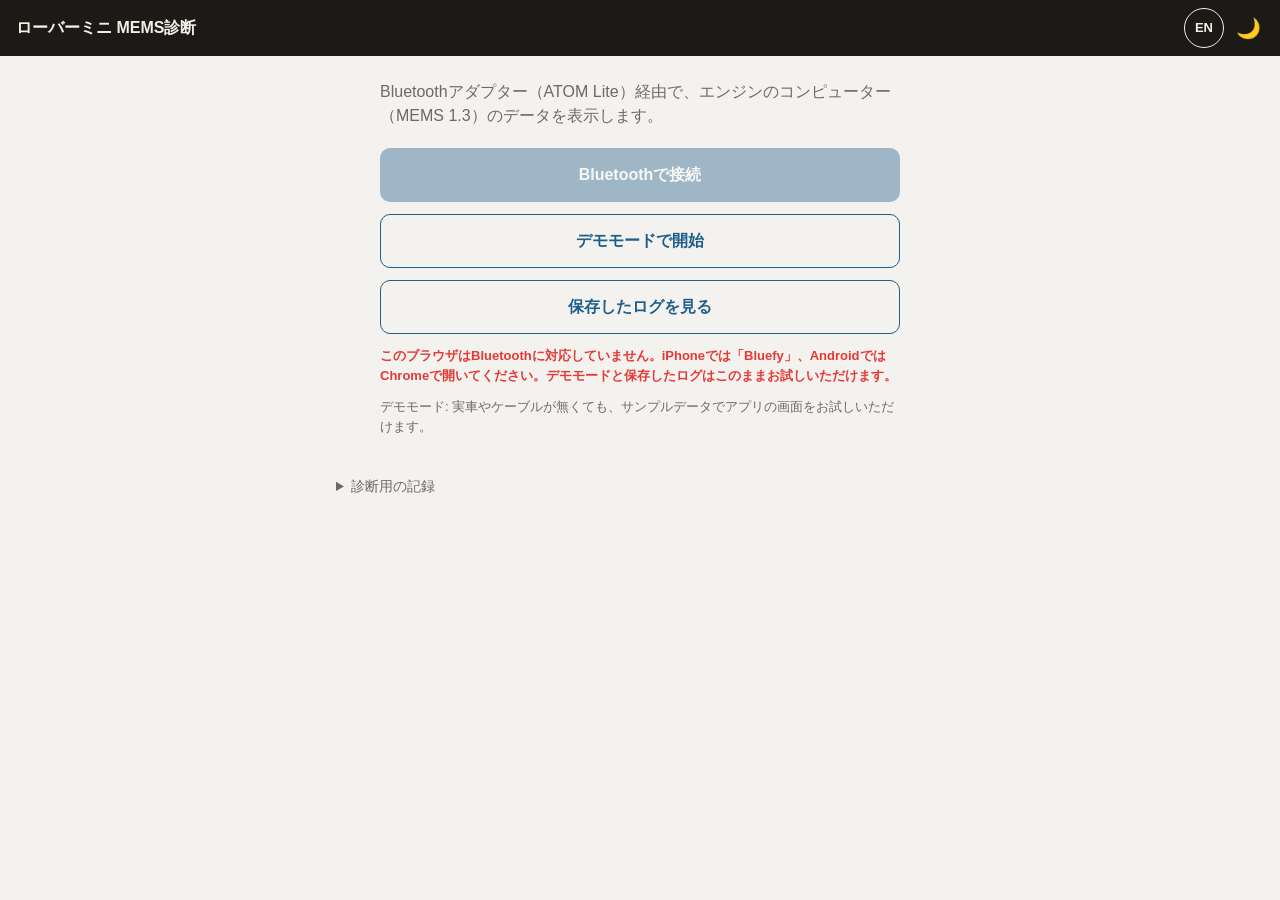
==== commit 8cb17da8: "Add Japanese/English toggle using the Android app's strings Switching language re-renders in place, " ====
--- a/index.html
+++ b/index.html
@@ -12,127 +12,129 @@
 <!-- 夜間モード: Android版は画面の明るさを下げる。ウェブでは明るさを変えられないので黒い膜をかぶせる -->
 <div id="nightOverlay" hidden></div>
 
+<!-- 文言は app.js の I18N から入る（data-i18n のキー）。Android版 strings.xml / values-en と同じ -->
 <header class="bar" id="bar">
-  <div class="title" id="barTitle">ローバーミニ MEMS診断</div>
+  <div class="title" id="barTitle"></div>
   <div class="bar-actions">
-    <button class="icon" id="btnNight" aria-label="夜間モード切替">🌙</button>
-    <button class="icon" id="btnMenu" aria-label="その他のメニュー" hidden>⋮</button>
+    <button class="lang" id="btnLang">EN</button>
+    <button class="icon" id="btnNight">🌙</button>
+    <button class="icon" id="btnMenu" hidden>⋮</button>
   </div>
   <div class="menu" id="menu" hidden>
-    <button data-mode="simple">シンプル</button>
-    <button data-mode="detail">詳細</button>
-    <button data-mode="charts">グラフ</button>
-    <button data-mode="analog">アナログ</button>
+    <button data-mode="simple" data-i18n="modeSimple"></button>
+    <button data-mode="detail" data-i18n="modeDetail"></button>
+    <button data-mode="charts" data-i18n="modeCharts"></button>
+    <button data-mode="analog" data-i18n="modeAnalog"></button>
     <hr>
-    <button data-go="actuator">部品テスト</button>
-    <button data-go="logs">ログ一覧</button>
+    <button data-go="actuator" data-i18n="actuatorTitle"></button>
+    <button data-go="logs" data-i18n="logList"></button>
   </div>
 </header>
 
 <main>
   <!-- 接続画面 -->
   <section class="view connect" id="viewConnect">
-    <p class="lead">Bluetoothアダプター（ATOM Lite）経由で、エンジンのコンピューター（MEMS 1.3）のデータを表示します。</p>
+    <p class="lead" data-i18n="lead"></p>
     <p class="msg" id="connectMsg" hidden></p>
     <div class="buttons">
-      <button class="primary" id="btnReconnect" hidden>もう一度つなぐ</button>
-      <button class="primary" id="btnConnect">Bluetoothで接続</button>
-      <button class="secondary" id="btnDemo">デモモードで開始</button>
-      <button class="secondary" id="btnOpenLogs">保存したログを見る</button>
+      <button class="primary" id="btnReconnect" data-i18n="reconnect" hidden></button>
+      <button class="primary" id="btnConnect"></button>
+      <button class="secondary" id="btnDemo" data-i18n="startDemo"></button>
+      <button class="secondary" id="btnOpenLogs" data-i18n="openLogs"></button>
     </div>
     <p class="note" id="supportNote"></p>
-    <p class="note">デモモード: 実車やケーブルが無くても、サンプルデータでアプリの画面をお試しいただけます。</p>
+    <p class="note" data-i18n="demoNote"></p>
   </section>
 
   <!-- 接続後の画面（シンプル／詳細／グラフ） -->
   <section class="view live" id="viewLive" hidden>
     <div class="banner" id="banner" hidden></div>
-    <button class="primary wide" id="btnClearFaults">エラークリア</button>
+    <button class="primary wide" id="btnClearFaults" data-i18n="clearFaults"></button>
     <p class="status-line" id="recordingLine" hidden></p>
     <p class="status-line" id="liveMsg" hidden></p>
-    <p class="waiting" id="waiting">データ待機中…</p>
+    <p class="waiting" id="waiting" data-i18n="waiting"></p>
     <div class="panel" id="panelSimple" hidden><div class="cards" id="cards"></div></div>
     <div class="panel" id="panelDetail" hidden>
       <table class="rows" id="detailRows"></table>
-      <h2>センサーエラー診断</h2>
+      <h2 data-i18n="faultSection"></h2>
       <table class="rows" id="faultRows"></table>
     </div>
     <div class="panel" id="panelCharts" hidden>
-      <p class="waiting" id="chartsWaiting">グラフに表示するデータがまだ足りません</p>
+      <p class="waiting" id="chartsWaiting" data-i18n="chartsNotEnough"></p>
       <div id="liveCharts"></div>
     </div>
-    <button class="primary wide" id="btnStop">切断</button>
+    <button class="primary wide" id="btnStop"></button>
   </section>
 
   <!-- アナログ（全画面） -->
   <section class="view analog" id="viewAnalog" hidden>
     <div class="dials" id="dials">
-      <div class="gauge" id="gauge0"><img class="face" alt=""><img class="needle" src="img/needle.png" alt=""><div class="digital"><span></span></div><button class="pick" data-slot="0" aria-label="表示するメーターを選択">⋮</button></div>
-      <div class="gauge" id="gauge1"><img class="face" alt=""><img class="needle" src="img/needle.png" alt=""><div class="digital"><span></span></div><button class="pick" data-slot="1" aria-label="表示するメーターを選択">⋮</button></div>
+      <div class="gauge" id="gauge0"><img class="face" alt=""><img class="needle" src="img/needle.png" alt=""><div class="digital"><span></span></div><button class="pick" data-slot="0">⋮</button></div>
+      <div class="gauge" id="gauge1"><img class="face" alt=""><img class="needle" src="img/needle.png" alt=""><div class="digital"><span></span></div><button class="pick" data-slot="1">⋮</button></div>
     </div>
-    <p class="analog-waiting" id="analogWaiting">データ待機中…</p>
-    <button class="analog-back" id="btnAnalogBack">シンプル</button>
+    <p class="analog-waiting" id="analogWaiting" data-i18n="waiting"></p>
+    <button class="analog-back" id="btnAnalogBack" data-i18n="modeSimple"></button>
     <div class="analog-top">
       <div class="clock" id="clock">--:--</div>
-      <button class="round" id="btnNightAnalog" aria-label="夜間モード切替">🌙</button>
+      <button class="round" id="btnNightAnalog">🌙</button>
     </div>
     <div class="lamps" id="lamps"></div>
-    <button class="reconnect" id="btnAnalogReconnect" aria-label="再接続中…" hidden>⟳</button>
+    <button class="reconnect" id="btnAnalogReconnect" hidden>⟳</button>
   </section>
 
   <!-- 部品テスト -->
   <section class="view actuator" id="viewActuator" hidden>
     <div class="act-card">
-      <p>各部品・センサーを手動でテストできます。ONにすると正常ならリレーの動作音がします。</p>
-      <div class="act-status" id="actStatus">エンジン停止時のみ</div>
+      <p data-i18n="actuatorDesc"></p>
+      <div class="act-status" id="actStatus"></div>
     </div>
     <div class="act-result" id="actResult" hidden></div>
     <div id="actRows"></div>
-    <button class="primary wide" data-back>戻る</button>
+    <button class="primary wide" data-back data-i18n="back"></button>
   </section>
 
   <!-- ログ一覧 -->
   <section class="view logs" id="viewLogs" hidden>
-    <p class="note">このiPhone（Bluefy）の中に保存されたログです。最大50件まで、古い順に自動で削除されます。</p>
-    <p class="waiting" id="logsEmpty" hidden>まだログがありません</p>
+    <p class="note" data-i18n="logsNote"></p>
+    <p class="waiting" id="logsEmpty" data-i18n="logsEmpty" hidden></p>
     <div id="logList"></div>
     <div class="row-buttons">
-      <button class="primary" id="btnRefreshLogs">更新</button>
-      <button class="primary" data-back>戻る</button>
+      <button class="primary" id="btnRefreshLogs" data-i18n="refresh"></button>
+      <button class="primary" data-back data-i18n="back"></button>
     </div>
   </section>
 
   <!-- ログのグラフ -->
   <section class="view logchart" id="viewLogChart" hidden>
-    <p class="waiting" id="logChartMsg">読み込み中…</p>
+    <p class="waiting" id="logChartMsg"></p>
     <div id="logCharts"></div>
-    <button class="primary wide" data-back>戻る</button>
+    <button class="primary wide" data-back data-i18n="back"></button>
   </section>
 </main>
 
 <details class="diag" id="diag">
-  <summary>診断用の記録</summary>
+  <summary data-i18n="diagTitle"></summary>
   <p class="note" id="rateNote"></p>
-  <label><input type="checkbox" id="optRaw"> 送受信を全部記録する</label>
+  <label><input type="checkbox" id="optRaw"> <span data-i18n="diagRaw"></span></label>
   <div class="diag-buttons">
-    <button class="secondary" id="btnCopyLog">記録をコピー</button>
-    <button class="secondary" id="btnClearLog">記録を消す</button>
+    <button class="secondary" id="btnCopyLog" data-i18n="copyLog"></button>
+    <button class="secondary" id="btnClearLog" data-i18n="clearLog"></button>
   </div>
   <pre id="log"></pre>
-  <p class="note"><a href="test.html">接続テスト用ページ</a></p>
+  <p class="note"><a href="test.html" data-i18n="testPage"></a></p>
 </details>
 
 <dialog id="infoDialog">
   <h3 id="infoTitle"></h3>
   <p id="infoDesc"></p>
   <p class="range" id="infoRange"></p>
-  <form method="dialog"><button class="primary wide">閉じる</button></form>
+  <form method="dialog"><button class="primary wide" data-i18n="close"></button></form>
 </dialog>
 
 <dialog id="pickDialog">
-  <h3>表示するメーターを選択</h3>
+  <h3 data-i18n="selectGauge"></h3>
   <div id="pickOptions"></div>
-  <form method="dialog"><button class="secondary wide">キャンセル</button></form>
+  <form method="dialog"><button class="secondary wide" data-i18n="cancel"></button></form>
 </dialog>
 
 <script src="app.js"></script>
--- a/style.css
+++ b/style.css
@@ -218,3 +218,9 @@
 dialog form { margin-top: 12px; }
 #pickOptions button { display: block; width: 100%; text-align: left; background: transparent; color: var(--text); padding: 12px 8px; border-radius: 8px; font-weight: 500; }
 #pickOptions button.current { color: var(--accent); font-weight: 700; }
+
+/* 言語切替（Android版の LanguageToggleButton と同じく枠付きの EN / JA） */
+button.lang {
+  padding: 4px 10px; font-size: 13px; border-radius: 999px;
+  background: transparent; color: var(--bar-text); border: 1.5px solid var(--bar-text);
+}
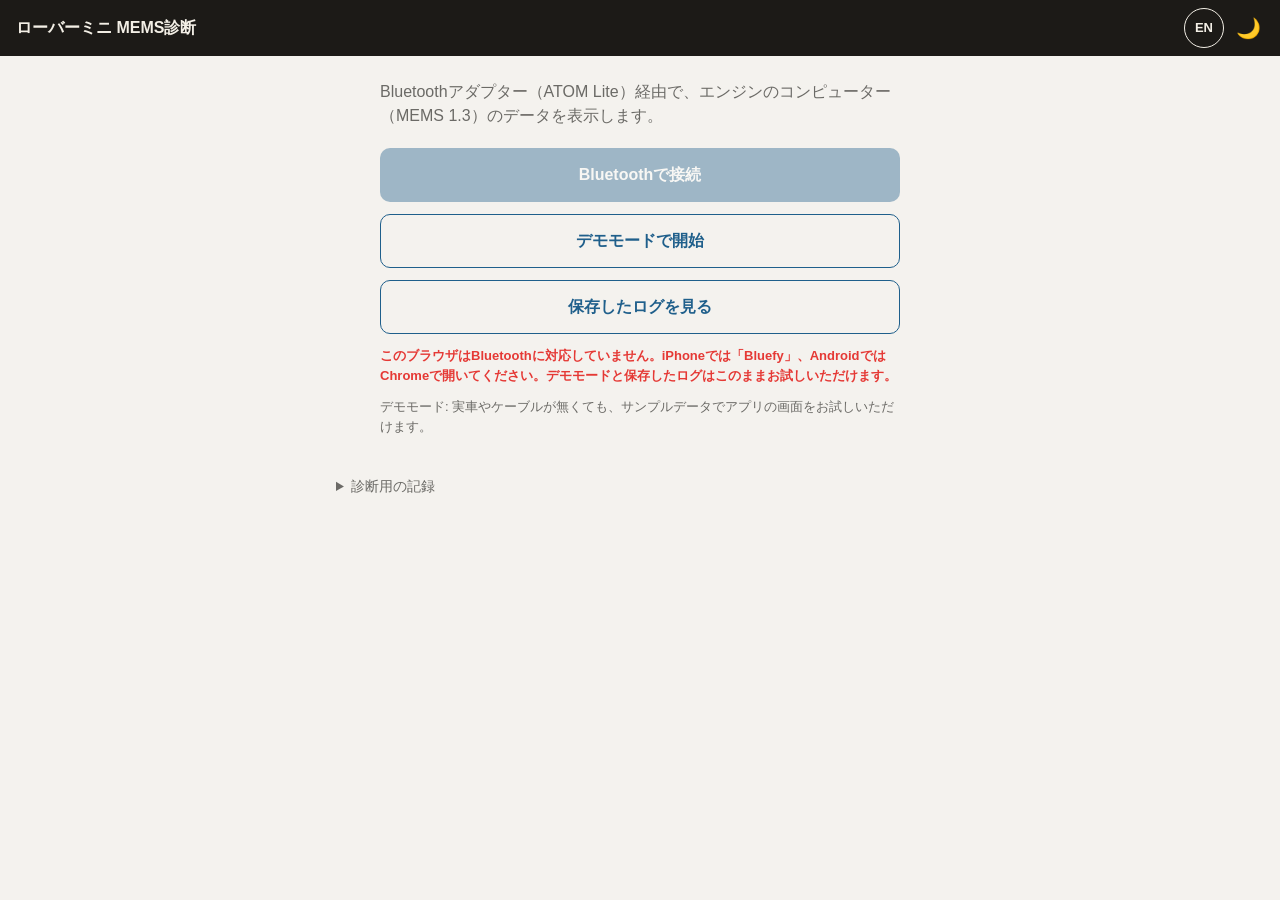
==== commit 4ad6cfea: "Night mode: off by default on iPhone, button-only, 25% film Even at 40% the film was still too dark " ====
--- a/index.html
+++ b/index.html
@@ -5,7 +5,7 @@
 <meta name="viewport" content="width=device-width, initial-scale=1, viewport-fit=cover">
 <meta name="theme-color" content="#1c1a17">
 <title>ローバーミニ MEMS診断</title>
-<link rel="stylesheet" href="style.css">
+<link rel="stylesheet" href="style.css?v=20261006">
 </head>
 <body>
 
@@ -137,6 +137,6 @@
   <form method="dialog"><button class="secondary wide" data-i18n="cancel"></button></form>
 </dialog>
 
-<script src="app.js"></script>
+<script src="app.js?v=20261006"></script>
 </body>
 </html>
--- a/style.css
+++ b/style.css
@@ -27,7 +27,9 @@
 button:disabled { opacity: 0.4; cursor: default; }
 [hidden] { display: none !important; }
 
-#nightOverlay { position: fixed; inset: 0; background: #000; opacity: 0.7; pointer-events: none; z-index: 100; }
+/* ウェブからは画面の明るさを変えられないので黒い膜で暗くする。iPhoneは自動調光で夜は画面自体も暗くなり、
+   膜と重なって暗くなりすぎるため、ボタンで選んだ時だけ・薄めにかける（app.js の AUTO_NIGHT） */
+#nightOverlay { position: fixed; inset: 0; background: #000; opacity: 0.25; pointer-events: none; z-index: 100; }
 
 /* ---------- 上のバー ---------- */
 .bar {
